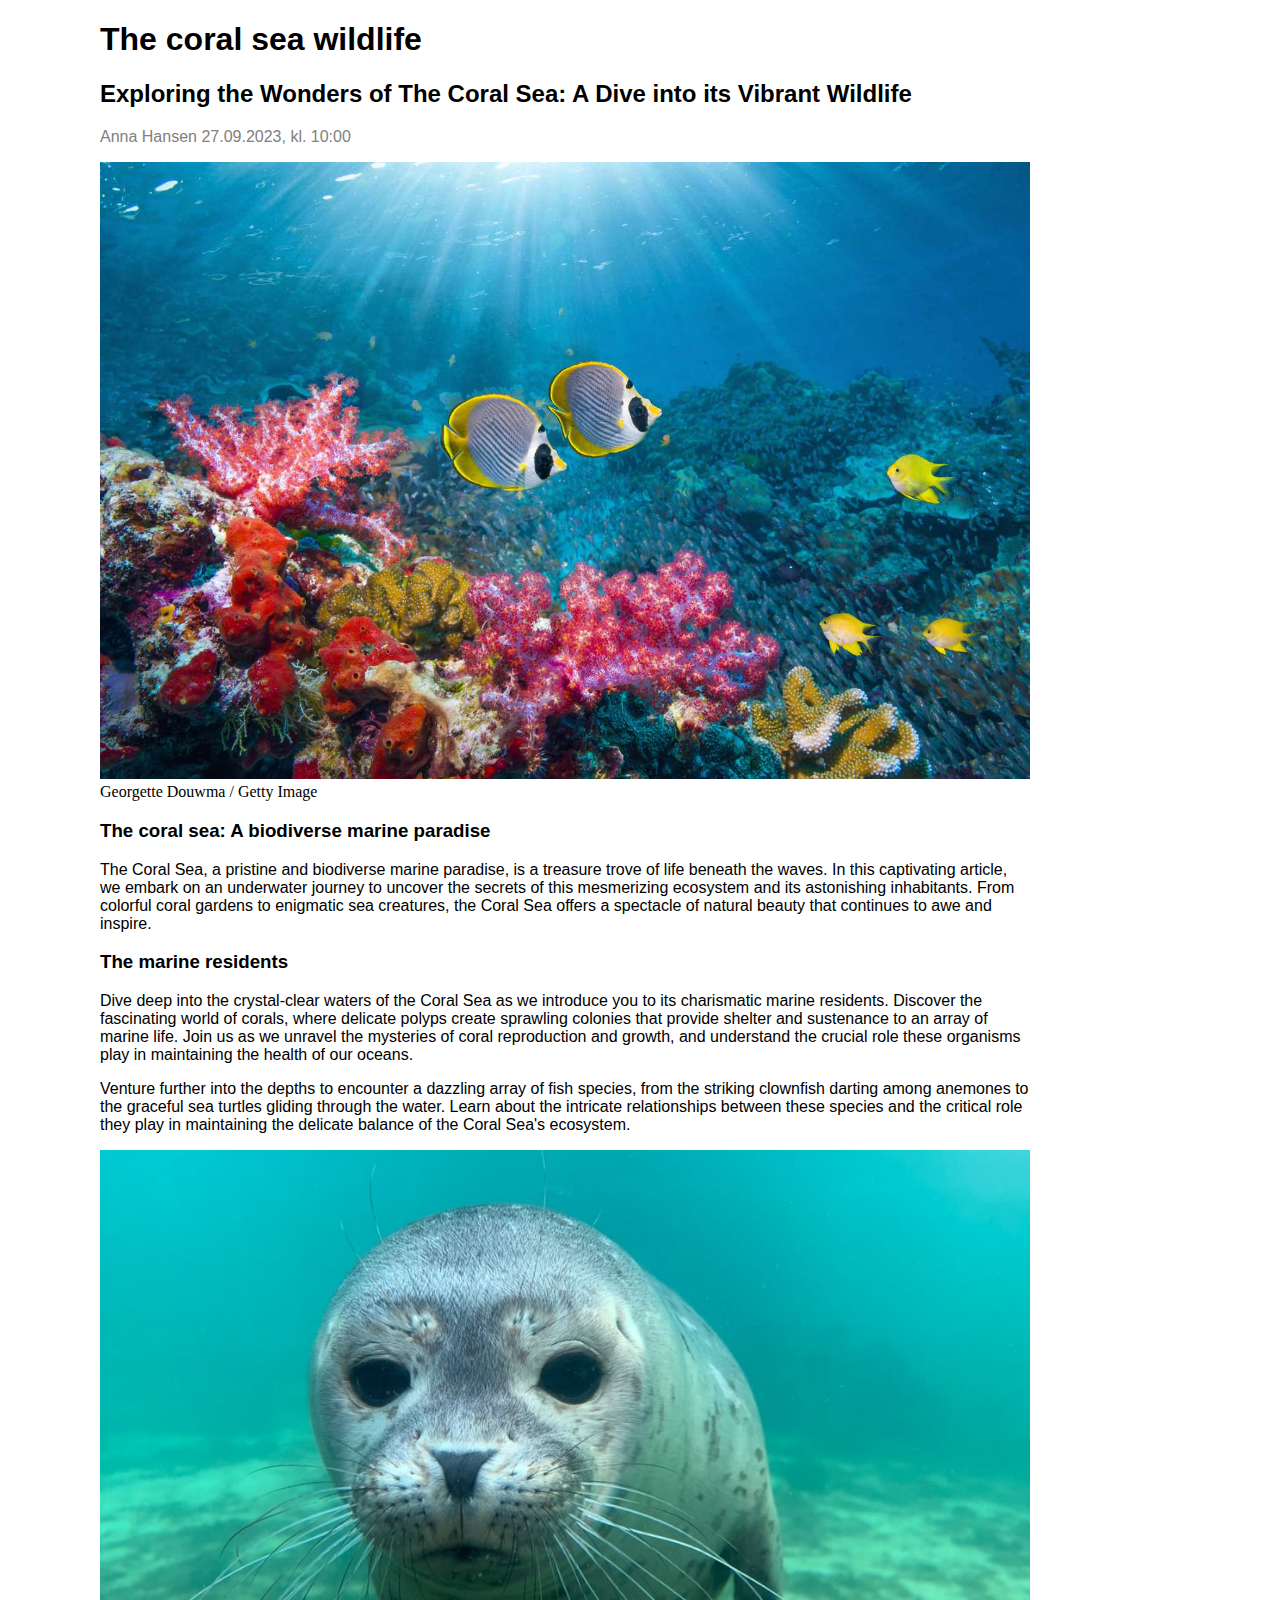
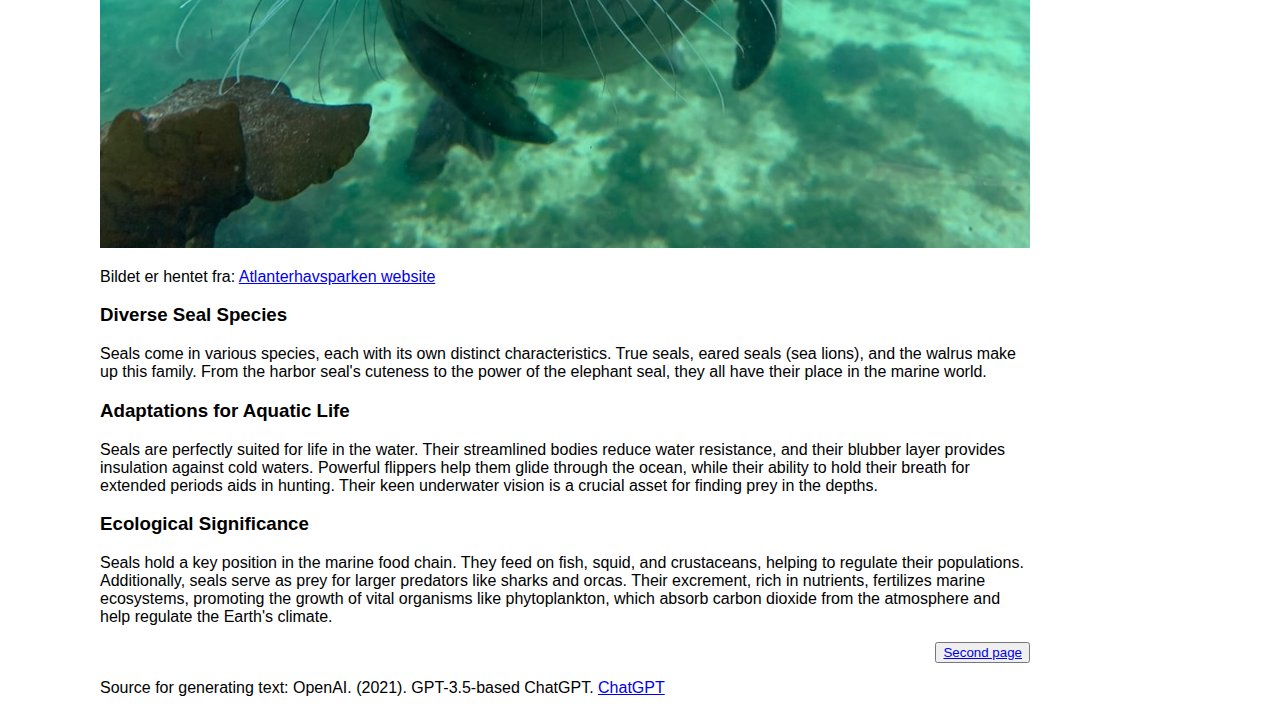
==== 2ndOblig/index.html @ d260df08 "endringg" ====
<!DOCTYPE html>
<html>
<head>
<title>2nd Oblig</title>
<meta lang="en">
<meta charset="UTF-8">
<meta name="viewport" content="width=device-width, initial-scale=1.0">
<link rel="stylesheet" href="style/css/stylesheet.css">
</head>

<body>
<div class="topp">
   <h1>The coral sea wildlife</h1>
   <h2>Exploring the Wonders of The Coral Sea: A Dive into its Vibrant Wildlife</h2>
   <p id="byline">Anna Hansen 27.09.2023, kl. 10:00</p>

   <img src="style/images/coral.jpg" alt="Picture of corals">
   <caption>Georgette Douwma / Getty Image</caption> 
</div>


<div class="artikkeltekst">
    <h3>The coral sea: A biodiverse marine paradise</h3>
    <p>The Coral Sea, a pristine and biodiverse marine paradise, is a treasure trove of life beneath the waves. 
        In this captivating article, we embark on an underwater journey to uncover the secrets of this mesmerizing 
        ecosystem and its astonishing inhabitants. From colorful coral gardens to enigmatic sea creatures, the Coral 
        Sea offers a spectacle of natural beauty that continues to awe and inspire.
    </p>
    <h3>The marine residents</h3>
    <p>Dive deep into the crystal-clear waters of the Coral Sea as we introduce you to its charismatic marine residents. 
        Discover the fascinating world of corals, where delicate polyps create sprawling colonies that provide shelter and 
        sustenance to an array of marine life. Join us as we unravel the mysteries of coral reproduction and growth, and 
        understand the crucial role these organisms play in maintaining the health of our oceans.</p>
    <p> Venture further into the depths to encounter a dazzling array of fish species, from the striking clownfish darting 
        among anemones to the graceful sea turtles gliding through the water. Learn about the intricate relationships between 
        these species and the critical role they play in maintaining the delicate balance of the Coral Sea's ecosystem.</p>
        
        <img src="style/images/sel.jpeg" alt="Picture of an seal">
        <p>Bildet er hentet fra: <a href="https://www.atlanterhavsparken.no/opplevelser/selbukta" target="_blank">Atlanterhavsparken website</a></p>
</div>

<div class="artikkeltekst">

    <h3>Diverse Seal Species</h3>
    <p>Seals come in various species, each with its own distinct 
        characteristics. True seals, eared seals (sea lions), 
        and the walrus make up this family. From the harbor 
        seal's cuteness to the power of the elephant seal, 
        they all have their place in the marine world.</p>
    <h3>Adaptations for Aquatic Life</h3>
    <p>Seals are perfectly suited for life in the water. 
        Their streamlined bodies reduce water resistance, 
        and their blubber layer provides insulation against cold waters. 
        Powerful flippers help them glide through the ocean, while their 
        ability to hold their breath for extended periods aids in hunting.
         Their keen underwater vision is a crucial asset for finding prey
          in the depths.</p>
    <h3>Ecological Significance</h3>
    <p>Seals hold a key position in the marine food chain. 
        They feed on fish, squid, and crustaceans, helping 
        to regulate their populations. Additionally, seals 
        serve as prey for larger predators like sharks and orcas. 
        Their excrement, rich in nutrients, fertilizes marine ecosystems, 
        promoting the growth of vital organisms like phytoplankton, which 
        absorb carbon dioxide from the atmosphere and help regulate the 
        Earth's climate.</p>

</div>
<div class="knapp">
<button><a href="subfolder/secondpage.html" target="_blank">Second page</a></button>
</div>

<footer>
    <p>Source for generating text: OpenAI. (2021). GPT-3.5-based ChatGPT. <a href="https://openai.com" target="_blank">ChatGPT</a></p>
    </footer>
</body>
</html>
---- 2ndOblig/style/css/stylesheet.css ----
body {
    text-align:left;
    margin: 0px 250px 0px 100px;
}

img {
    height:100%;
    width:100%;
}

.knapp {
    text-align: right;
}

.artikkeltekst {
    font-family: sans-serif;
}

#byline {
    color: grey;
}

h1, h2, h3, h4 {
    font-family: sans-serif;
}

p {
    font-family: sans-serif;
}

caption {
    font-family: sans-serif;
    color: grey;
}
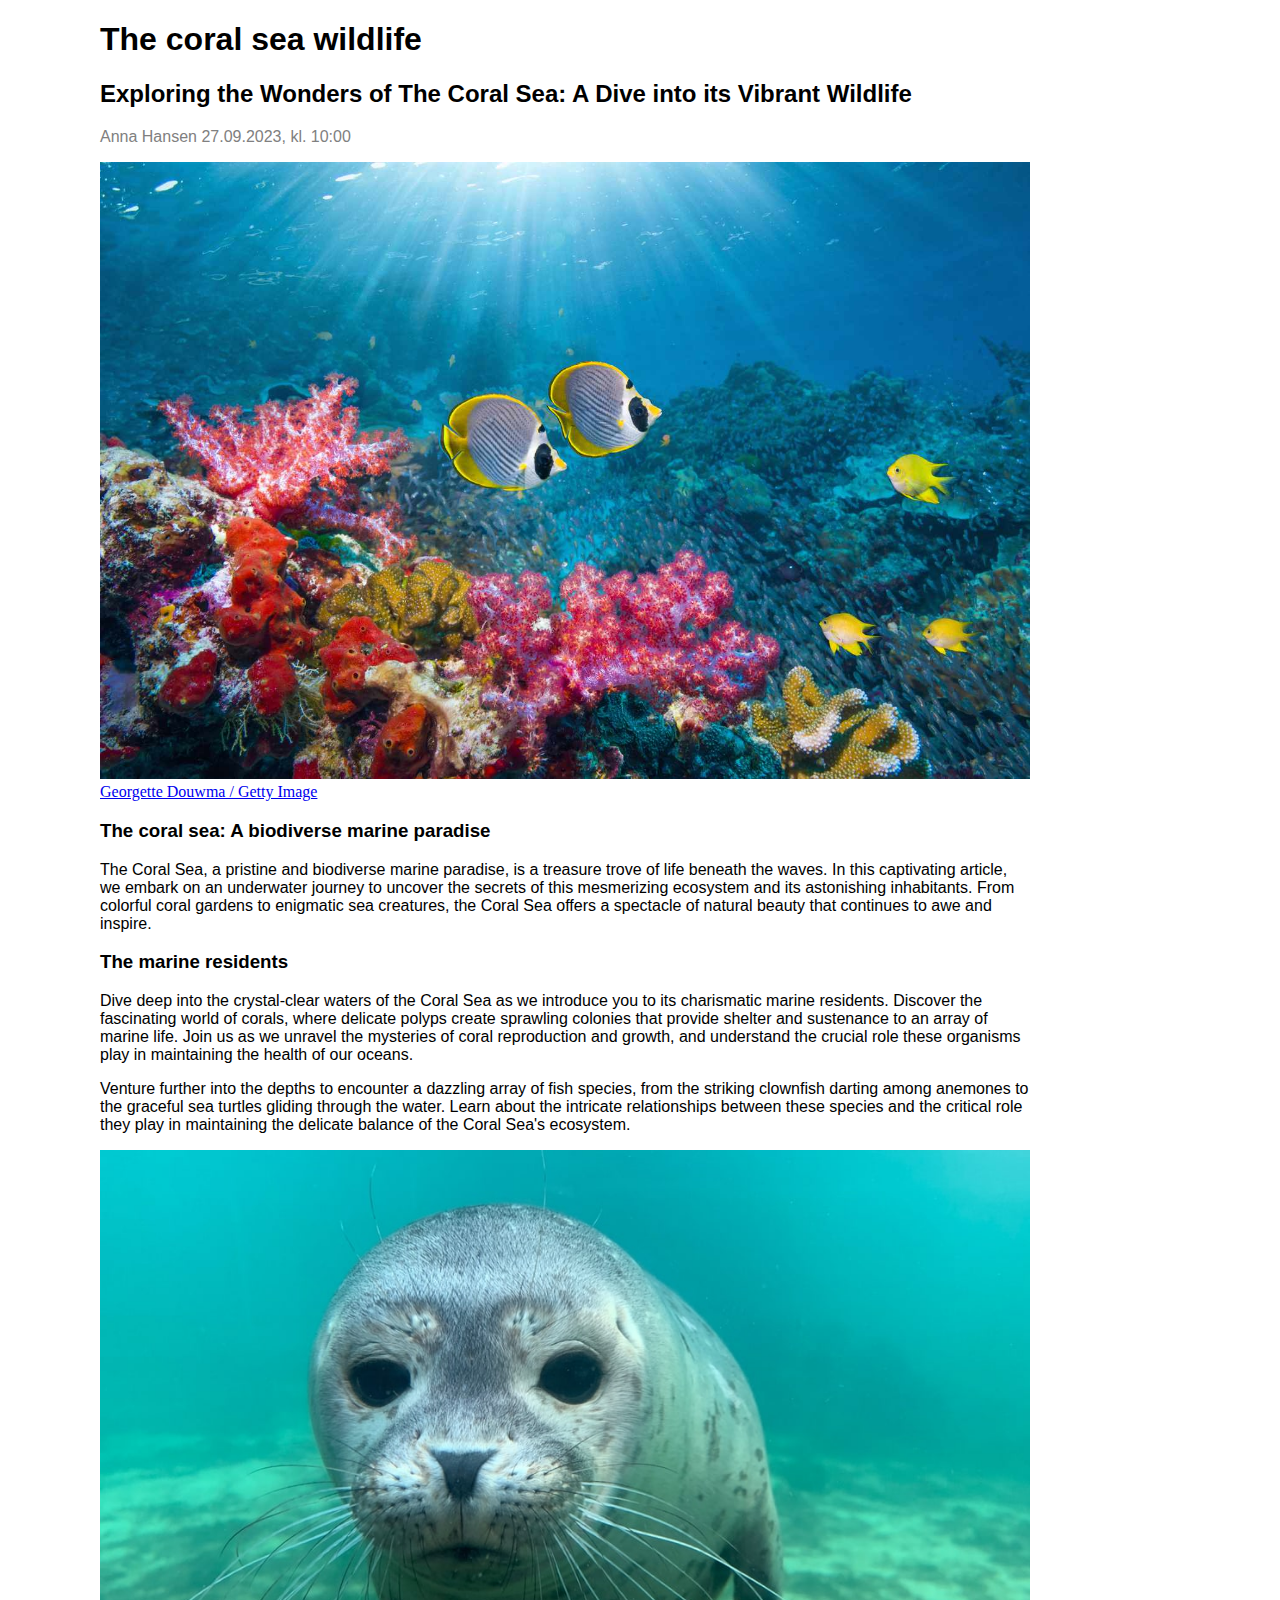
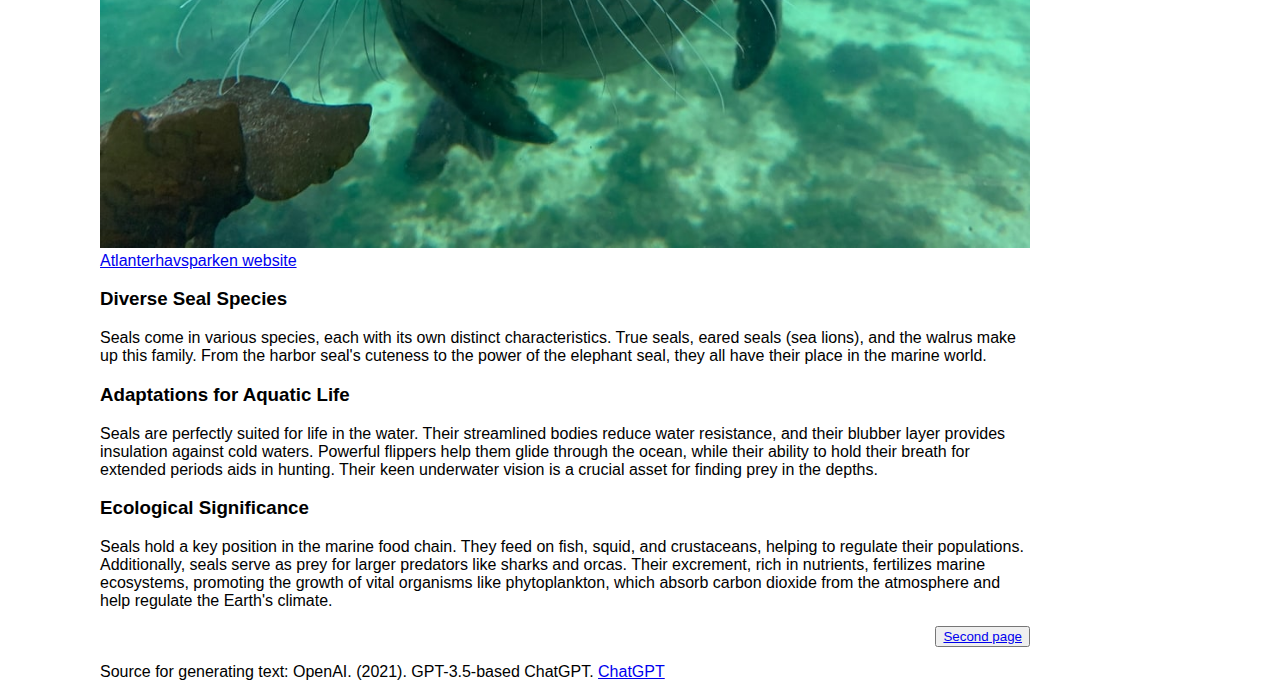
==== commit 0a765190: "caption" ====
--- a/2ndOblig/index.html
+++ b/2ndOblig/index.html
@@ -15,7 +15,7 @@
    <p id="byline">Anna Hansen 27.09.2023, kl. 10:00</p>
 
    <img src="style/images/coral.jpg" alt="Picture of corals">
-   <caption>Georgette Douwma / Getty Image</caption> 
+   <caption><a href="https://www.tripsavvy.com/how-to-protect-coral-reef-when-you-travel-4844217">Georgette Douwma / Getty Image</a></caption> 
 </div>
 
 
@@ -36,7 +36,7 @@
         these species and the critical role they play in maintaining the delicate balance of the Coral Sea's ecosystem.</p>
         
         <img src="style/images/sel.jpeg" alt="Picture of an seal">
-        <p>Bildet er hentet fra: <a href="https://www.atlanterhavsparken.no/opplevelser/selbukta" target="_blank">Atlanterhavsparken website</a></p>
+        <caption><a href="https://www.atlanterhavsparken.no/opplevelser/selbukta" target="_blank">Atlanterhavsparken website</a></caption>
 </div>
 
 <div class="artikkeltekst">
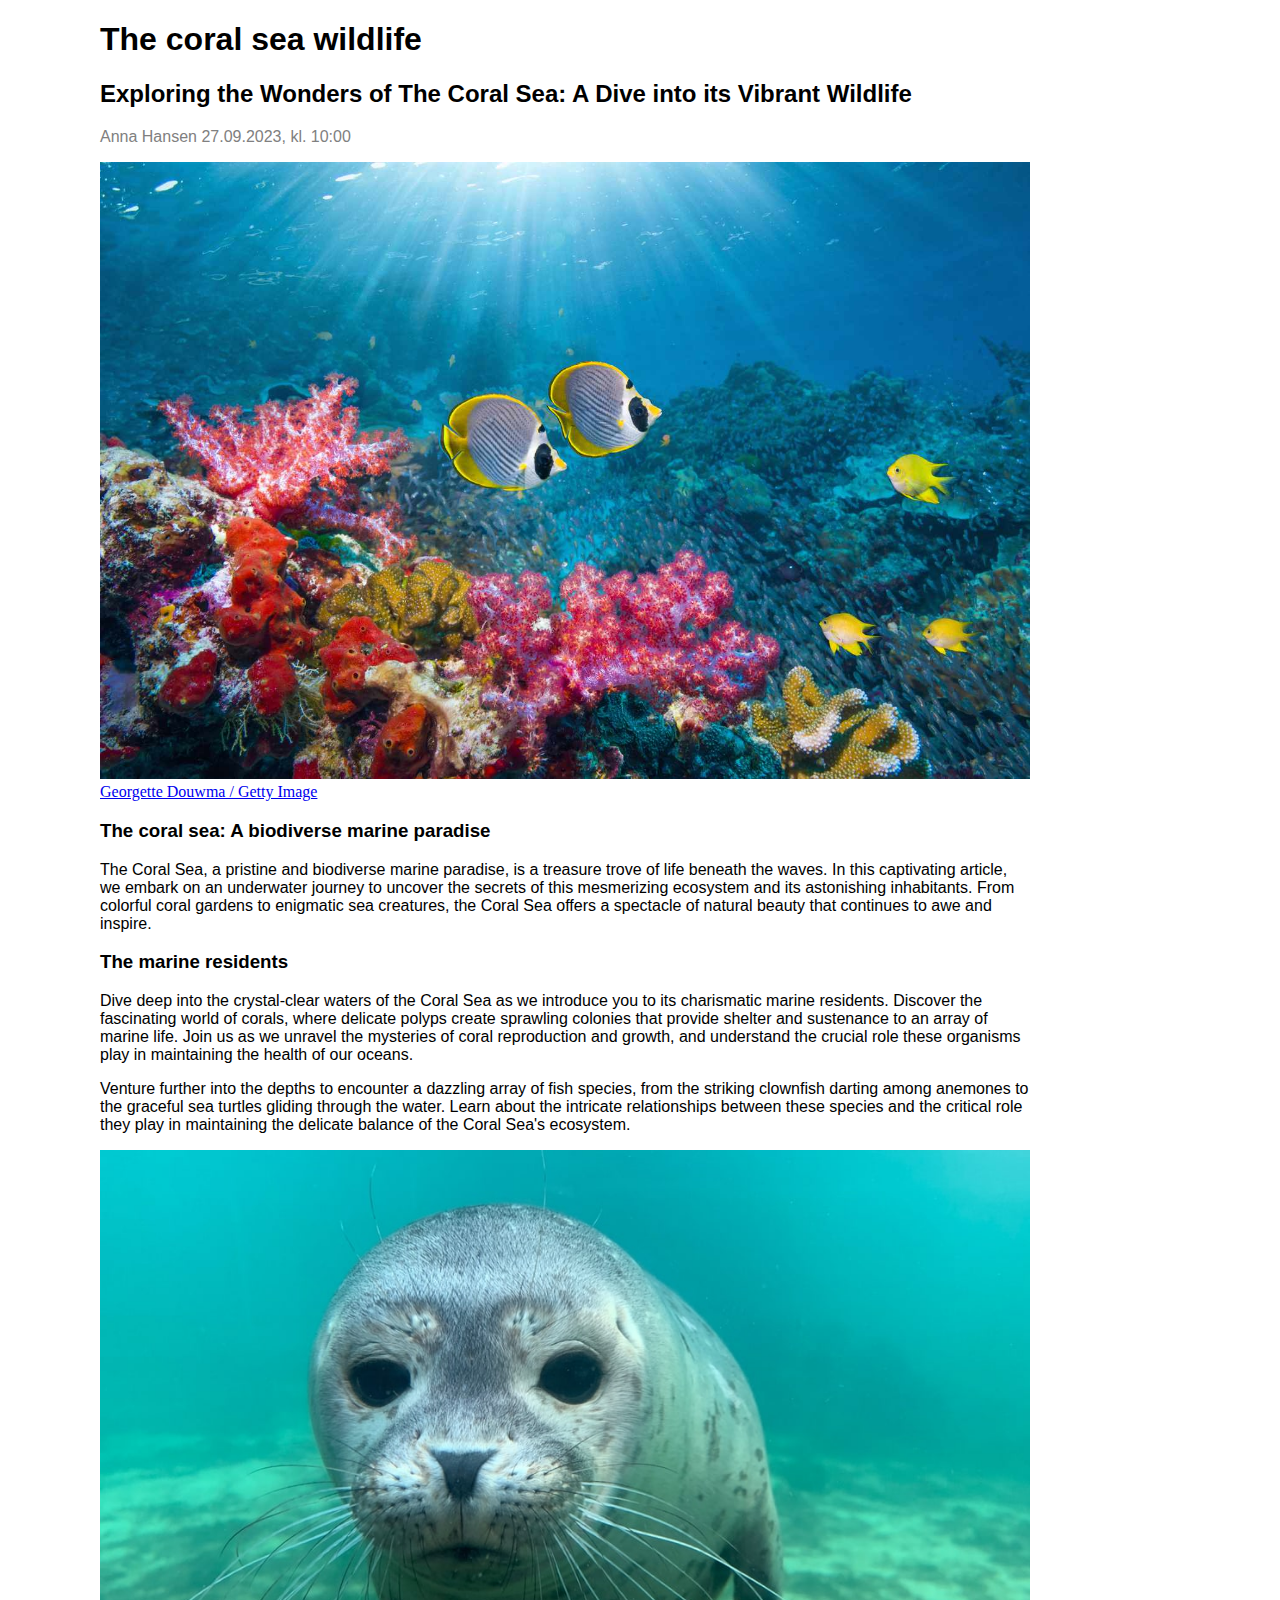
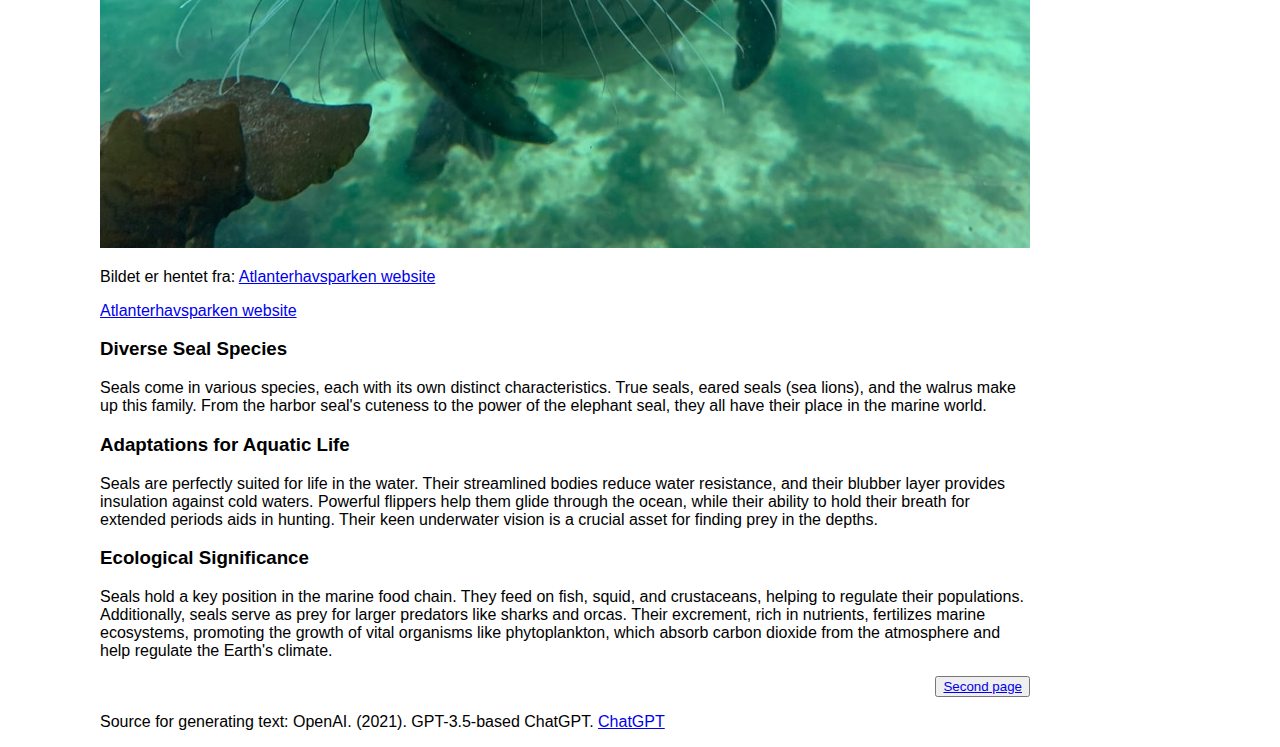
==== commit 2d04b9df: "Merge branch 'main' into hei" ====
--- a/2ndOblig/index.html
+++ b/2ndOblig/index.html
@@ -36,7 +36,11 @@
         these species and the critical role they play in maintaining the delicate balance of the Coral Sea's ecosystem.</p>
         
         <img src="style/images/sel.jpeg" alt="Picture of an seal">
+
+        <p>Bildet er hentet fra: <a href="https://www.atlanterhavsparken.no/opplevelser/selbukta" target="_blank">Atlanterhavsparken website</a></p>
+
         <caption><a href="https://www.atlanterhavsparken.no/opplevelser/selbukta" target="_blank">Atlanterhavsparken website</a></caption>
+
 </div>
 
 <div class="artikkeltekst">
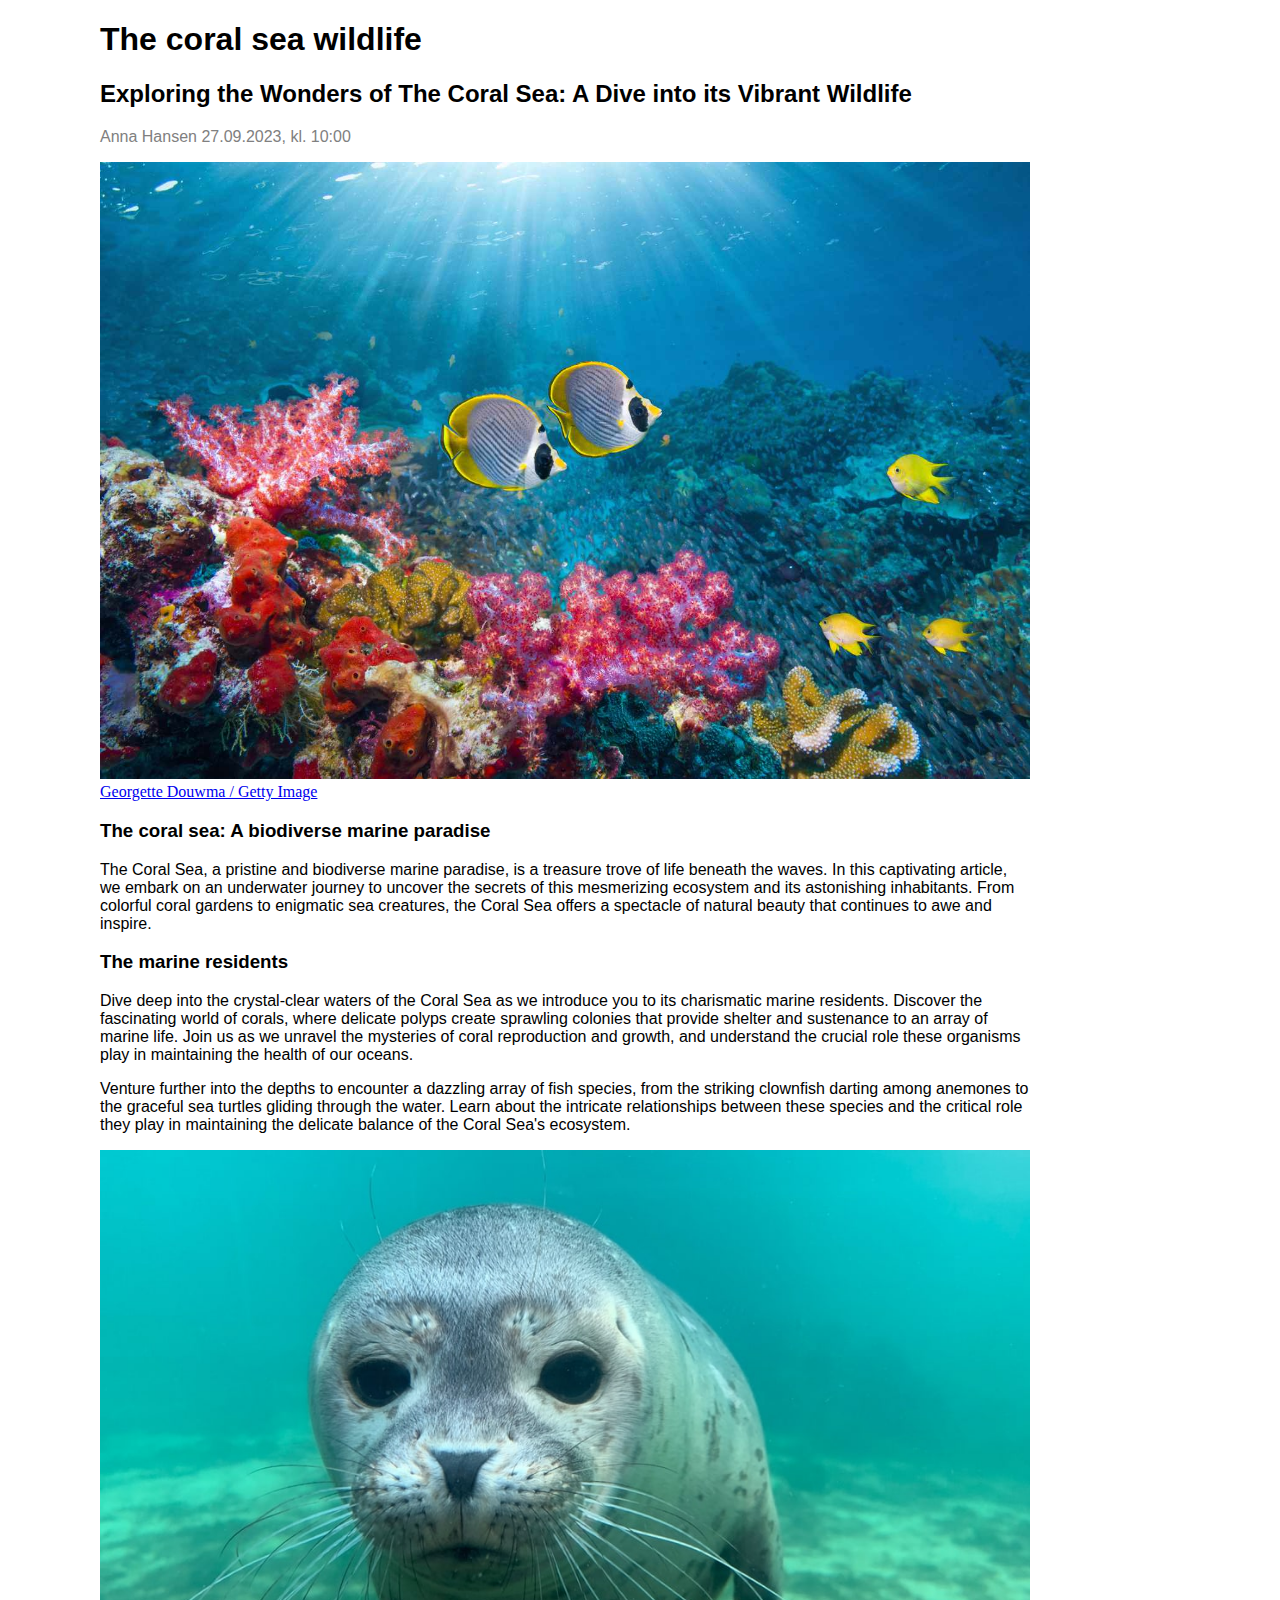
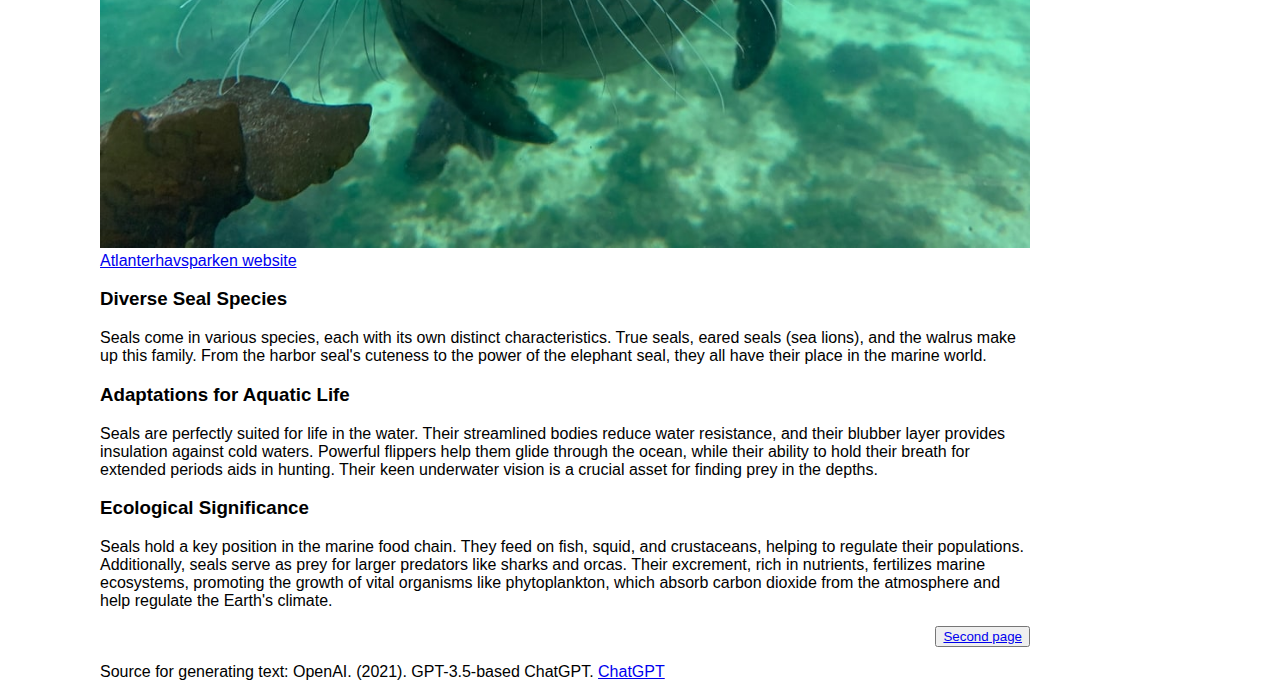
==== commit 0f88b9f4: "fjerna noe" ====
--- a/2ndOblig/index.html
+++ b/2ndOblig/index.html
@@ -36,8 +36,6 @@
         these species and the critical role they play in maintaining the delicate balance of the Coral Sea's ecosystem.</p>
         
         <img src="style/images/sel.jpeg" alt="Picture of an seal">
-
-        <p>Bildet er hentet fra: <a href="https://www.atlanterhavsparken.no/opplevelser/selbukta" target="_blank">Atlanterhavsparken website</a></p>
 
         <caption><a href="https://www.atlanterhavsparken.no/opplevelser/selbukta" target="_blank">Atlanterhavsparken website</a></caption>
 
--- a/2ndOblig/style/css/stylesheet.css
+++ b/2ndOblig/style/css/stylesheet.css
@@ -1,6 +1,10 @@
 body {
     text-align:left;
     margin: 0px 250px 0px 100px;
+}
+
+topp {
+    font-family: sans-serif;
 }
 
 img {
@@ -31,4 +35,8 @@
 caption {
     font-family: sans-serif;
     color: grey;
+}
+
+li {
+    font-family: sans-serif;
 }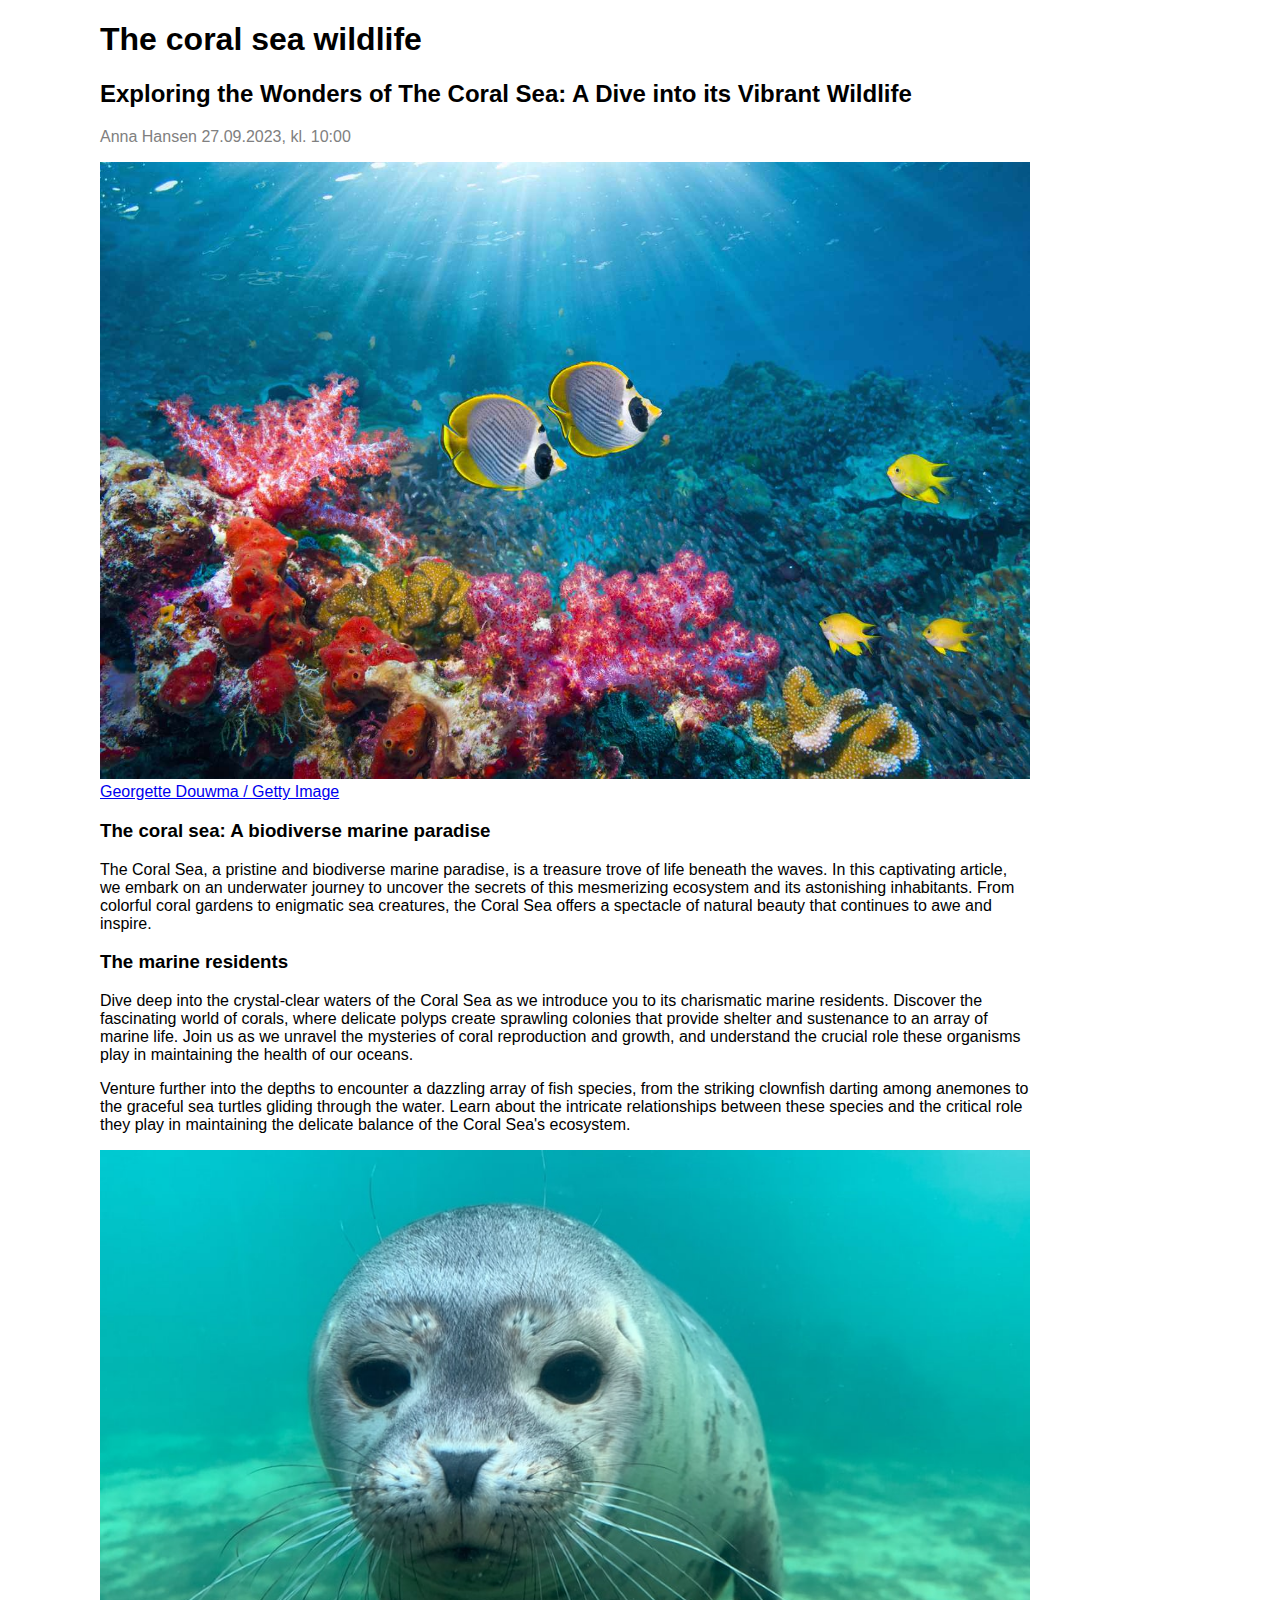
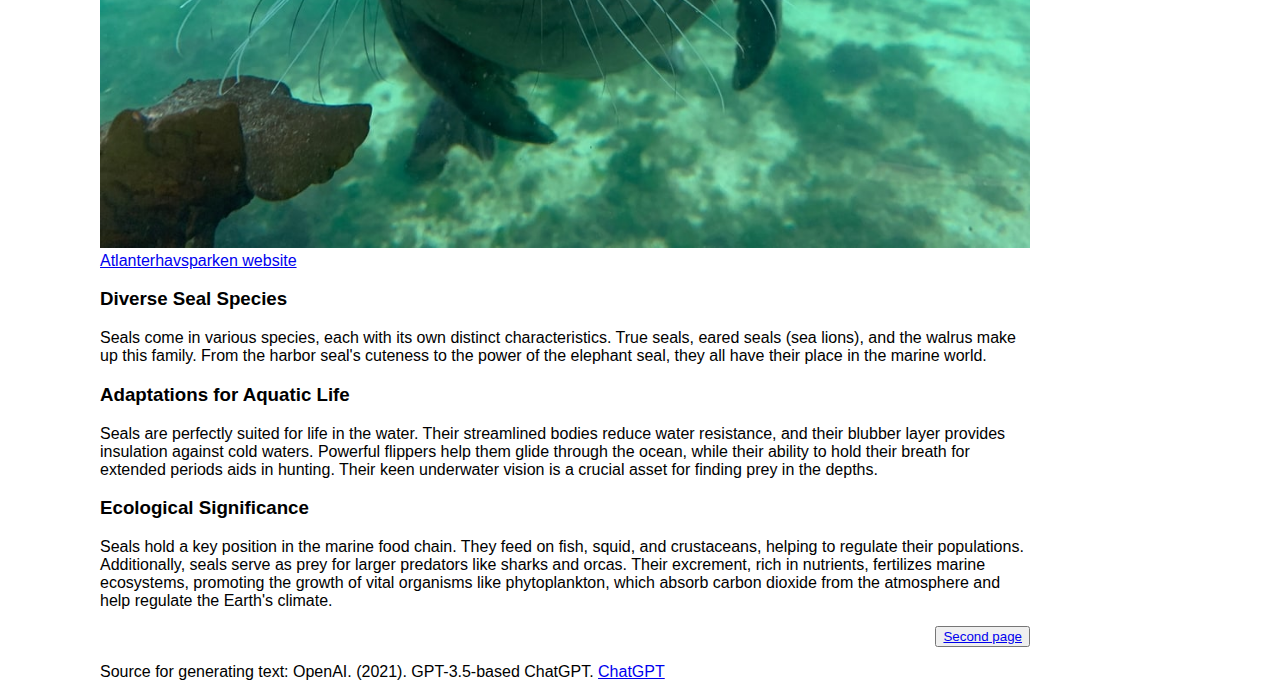
==== commit 86aae891: "endringgf" ====
--- a/2ndOblig/index.html
+++ b/2ndOblig/index.html
@@ -15,7 +15,7 @@
    <p id="byline">Anna Hansen 27.09.2023, kl. 10:00</p>
 
    <img src="style/images/coral.jpg" alt="Picture of corals">
-   <caption><a href="https://www.tripsavvy.com/how-to-protect-coral-reef-when-you-travel-4844217">Georgette Douwma / Getty Image</a></caption> 
+   <caption><a href="https://www.tripsavvy.com/how-to-protect-coral-reef-when-you-travel-4844217" target="_blank">Georgette Douwma / Getty Image</a></caption> 
 </div>
 
 
@@ -69,7 +69,7 @@
 
 </div>
 <div class="knapp">
-<button><a href="subfolder/secondpage.html" target="_blank">Second page</a></button>
+<button><a href="subfolder/secondpage.html">Second page</a></button>
 </div>
 
 <footer>
--- a/2ndOblig/style/css/stylesheet.css
+++ b/2ndOblig/style/css/stylesheet.css
@@ -3,7 +3,7 @@
     margin: 0px 250px 0px 100px;
 }
 
-topp {
+.topp {
     font-family: sans-serif;
 }
 
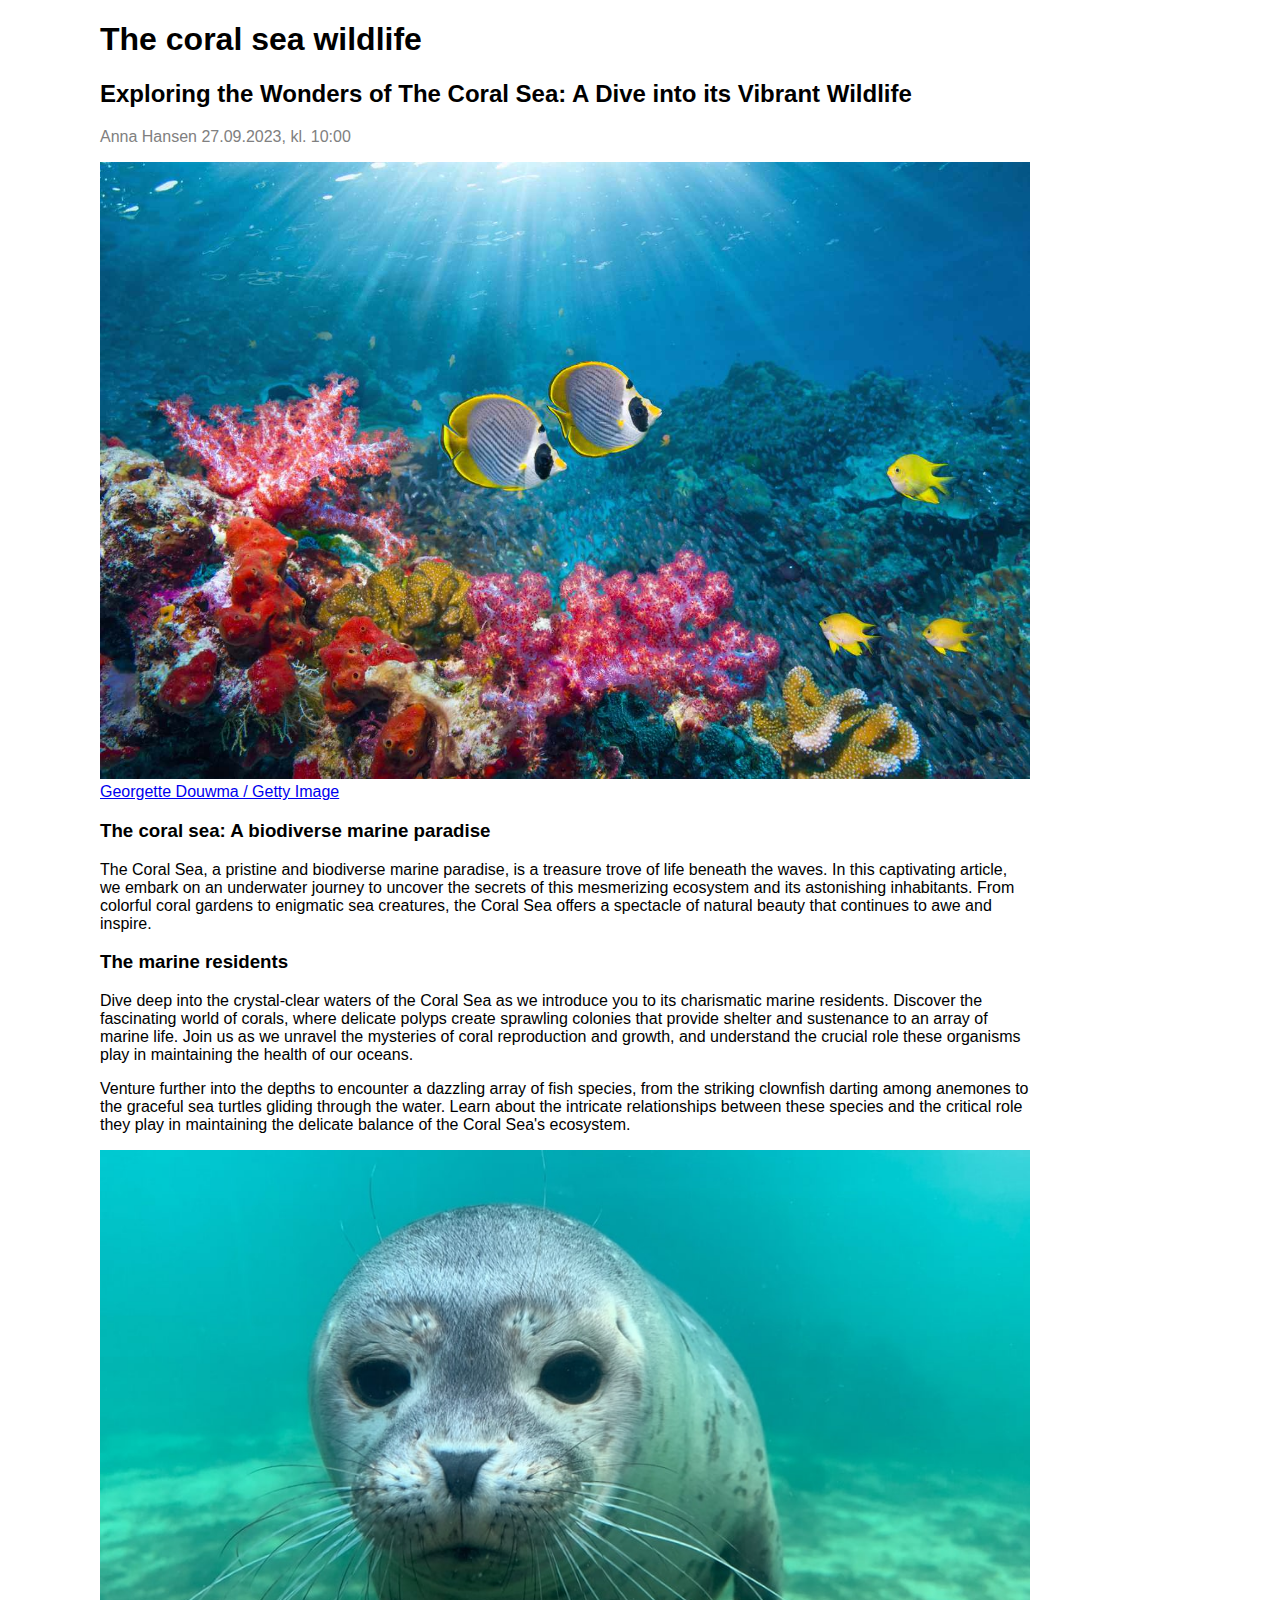
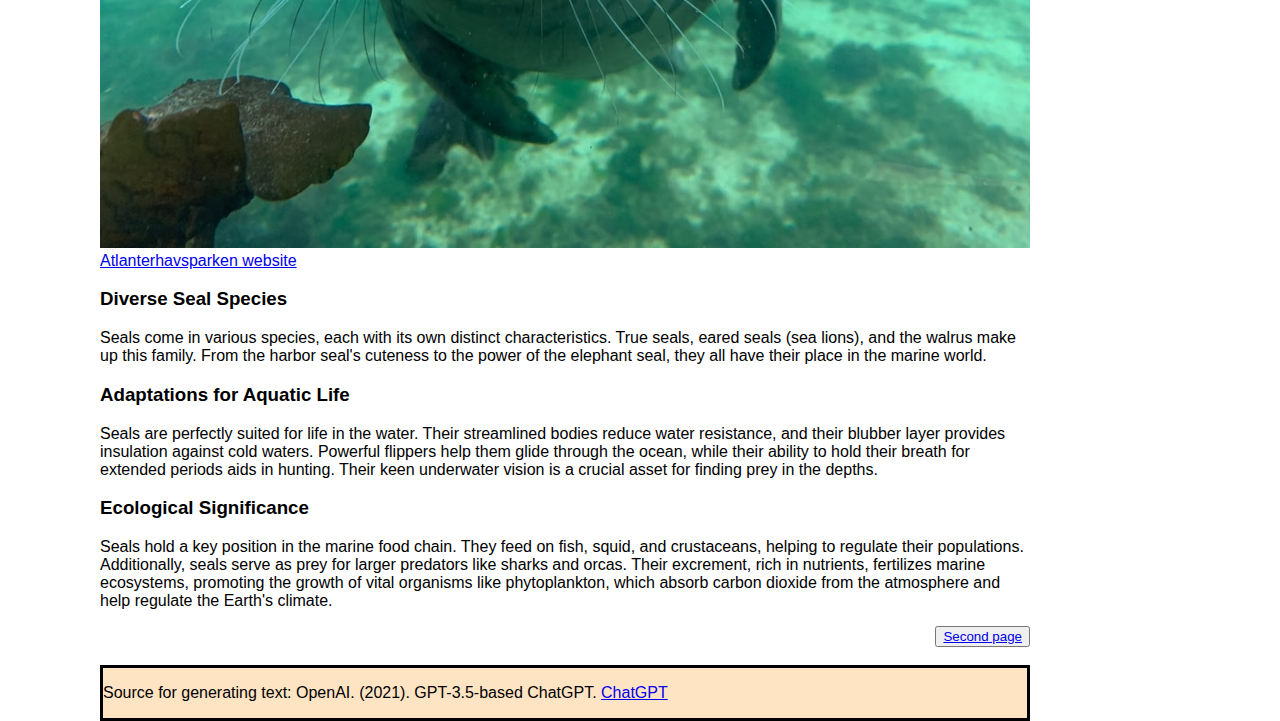
==== commit 76f0c85b: "br" ====
--- a/2ndOblig/index.html
+++ b/2ndOblig/index.html
@@ -71,7 +71,7 @@
 <div class="knapp">
 <button><a href="subfolder/secondpage.html">Second page</a></button>
 </div>
-
+<br>
 <footer>
     <p>Source for generating text: OpenAI. (2021). GPT-3.5-based ChatGPT. <a href="https://openai.com" target="_blank">ChatGPT</a></p>
     </footer>
--- a/2ndOblig/style/css/stylesheet.css
+++ b/2ndOblig/style/css/stylesheet.css
@@ -39,4 +39,9 @@
 
 li {
     font-family: sans-serif;
+}
+
+footer {
+    background-color: bisque;
+    border: solid;
 }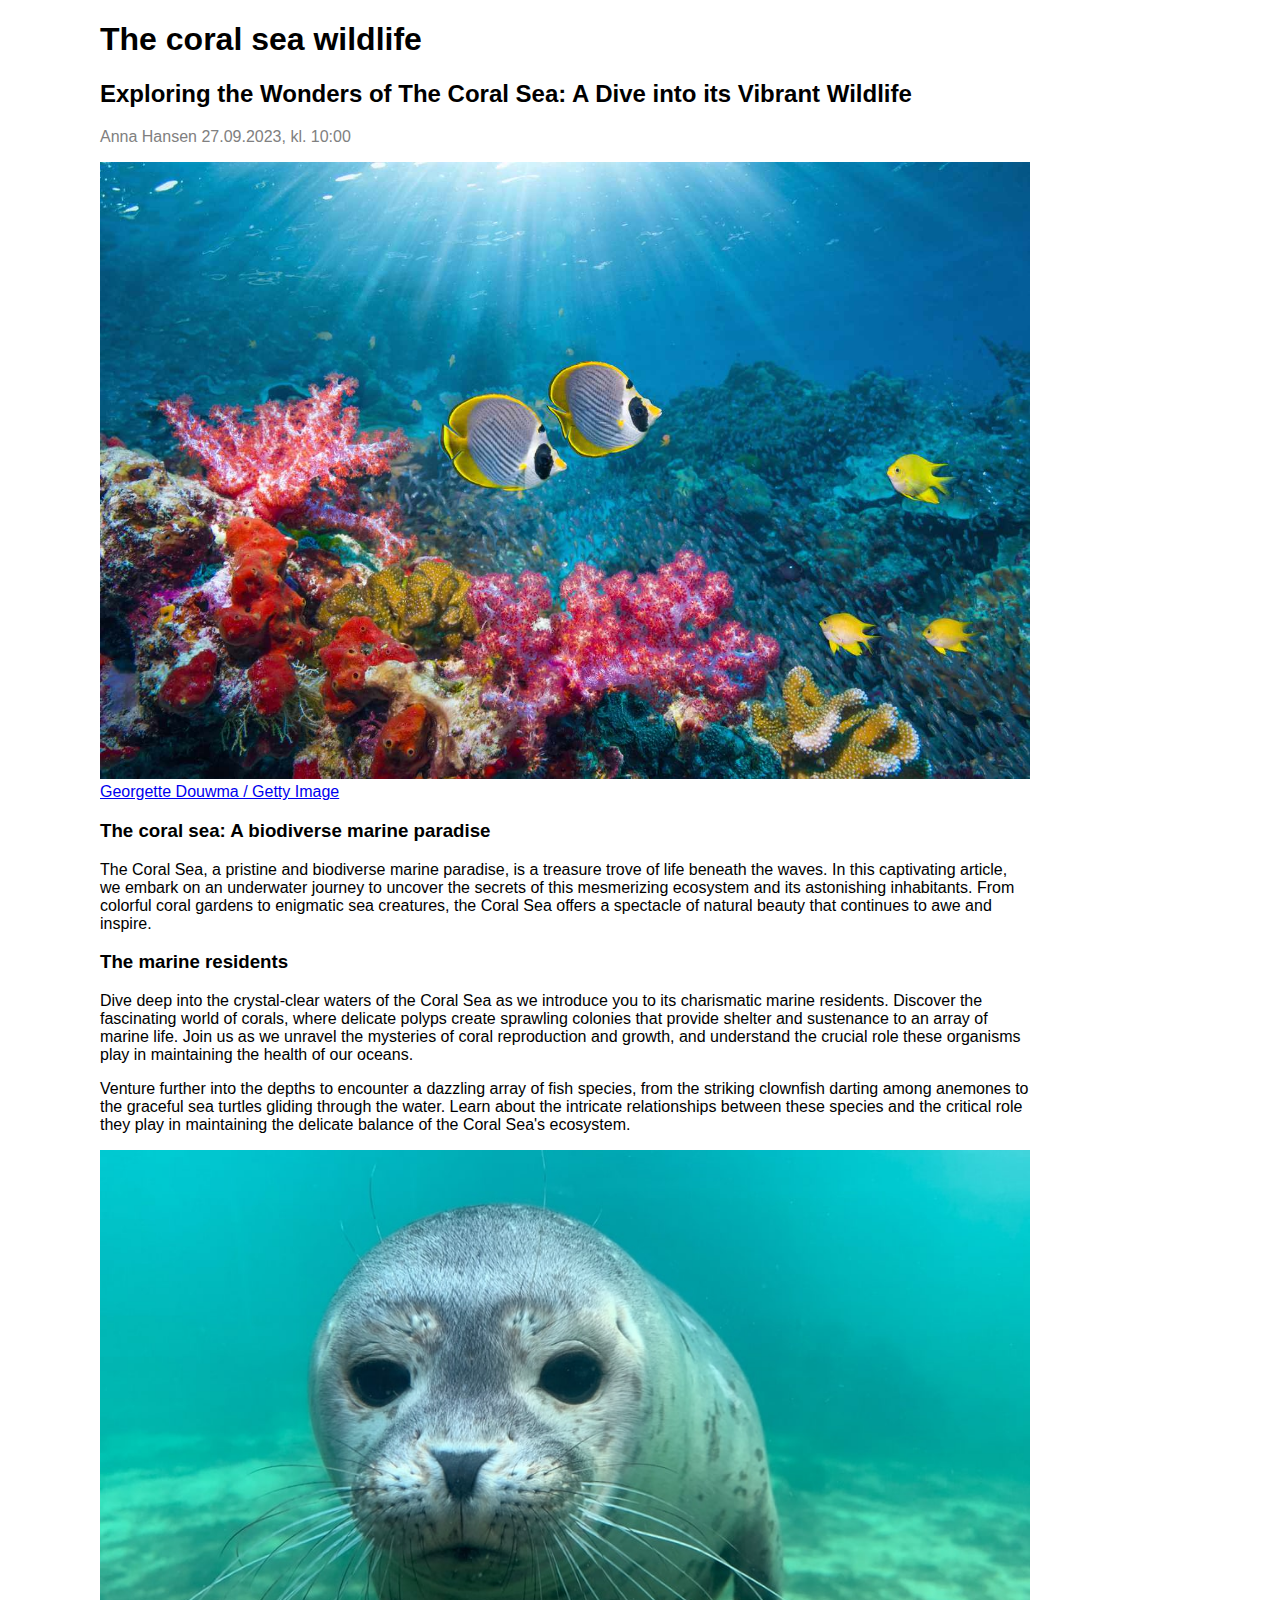
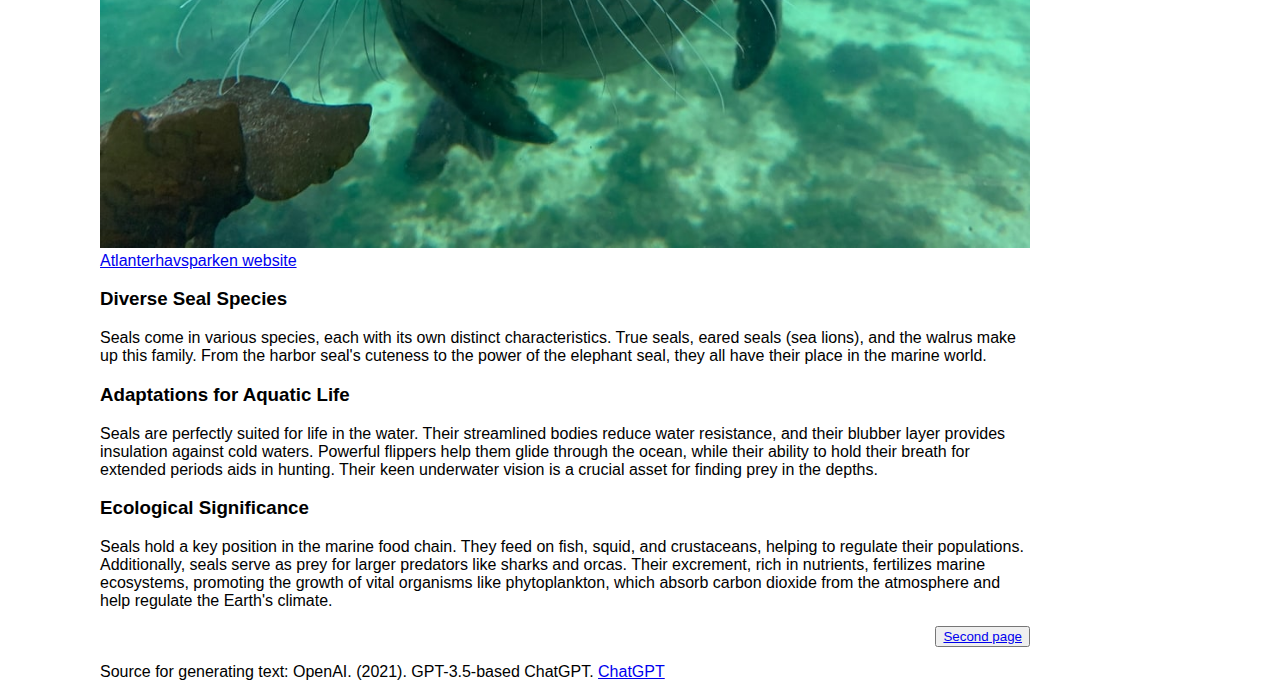
==== commit 24563030: ".." ====
--- a/2ndOblig/index.html
+++ b/2ndOblig/index.html
@@ -71,9 +71,11 @@
 <div class="knapp">
 <button><a href="subfolder/secondpage.html">Second page</a></button>
 </div>
-<br>
+
+<div class="footer1">
 <footer>
     <p>Source for generating text: OpenAI. (2021). GPT-3.5-based ChatGPT. <a href="https://openai.com" target="_blank">ChatGPT</a></p>
-    </footer>
+</footer>
+</div>
 </body>
 </html>
--- a/2ndOblig/style/css/stylesheet.css
+++ b/2ndOblig/style/css/stylesheet.css
@@ -5,15 +5,6 @@
 
 .topp {
     font-family: sans-serif;
-}
-
-img {
-    height:100%;
-    width:100%;
-}
-
-.knapp {
-    text-align: right;
 }
 
 .artikkeltekst {
@@ -32,6 +23,11 @@
     font-family: sans-serif;
 }
 
+img {
+    height:100%;
+    width:100%;
+}
+
 caption {
     font-family: sans-serif;
     color: grey;
@@ -41,7 +37,20 @@
     font-family: sans-serif;
 }
 
-footer {
-    background-color: bisque;
+.knapp {
+    text-align: right;
+}
+
+footer1 {
+    background-color: rgba(188, 228, 228, 0.216);
     border: solid;
-}+    margin: 0 200px 0 100px;
+    vertical-align: left;
+}
+
+.secondpage {
+    margin: 0 200px 0 100px;
+    background-color: rgba(188, 228, 228, 0.216);
+    border: solid;
+    vertical-align: left;
+}
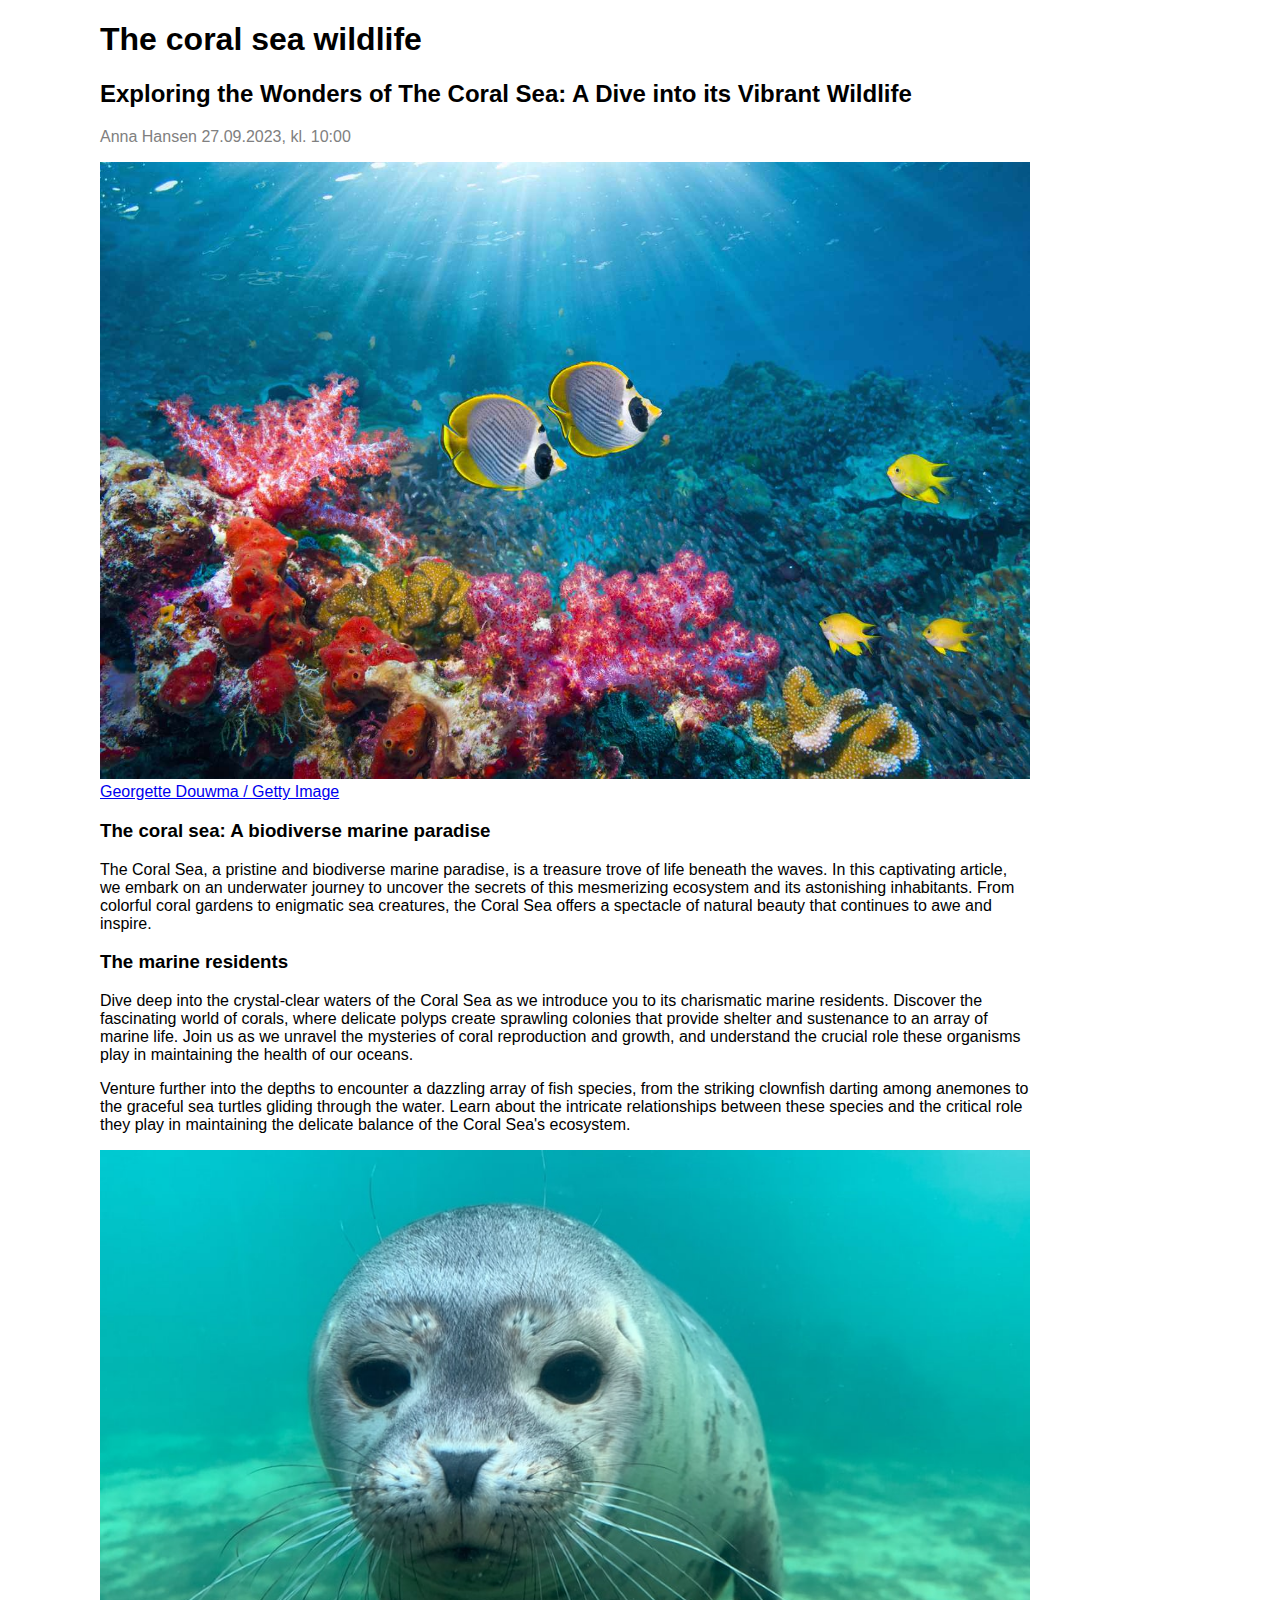
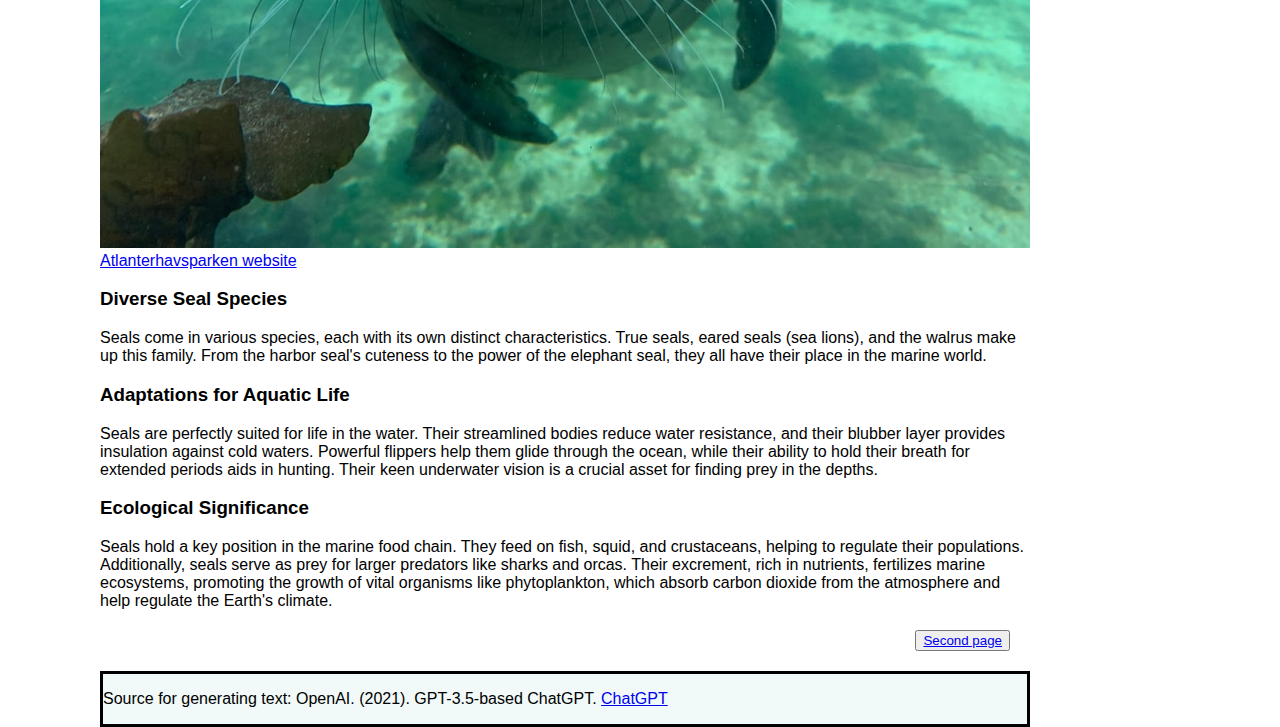
==== commit 48635acf: "tekst" ====
--- a/2ndOblig/index.html
+++ b/2ndOblig/index.html
@@ -44,28 +44,19 @@
 <div class="artikkeltekst">
 
     <h3>Diverse Seal Species</h3>
-    <p>Seals come in various species, each with its own distinct 
-        characteristics. True seals, eared seals (sea lions), 
-        and the walrus make up this family. From the harbor 
-        seal's cuteness to the power of the elephant seal, 
+    <p>Seals come in various species, each with its own distinct characteristics. True seals, eared seals (sea lions), 
+        and the walrus make up this family. From the harbor seal's cuteness to the power of the elephant seal, 
         they all have their place in the marine world.</p>
     <h3>Adaptations for Aquatic Life</h3>
-    <p>Seals are perfectly suited for life in the water. 
-        Their streamlined bodies reduce water resistance, 
-        and their blubber layer provides insulation against cold waters. 
-        Powerful flippers help them glide through the ocean, while their 
-        ability to hold their breath for extended periods aids in hunting.
-         Their keen underwater vision is a crucial asset for finding prey
-          in the depths.</p>
+    <p>Seals are perfectly suited for life in the water. Their streamlined bodies reduce water resistance, and their blubber 
+        layer provides insulation against cold waters. Powerful flippers help them glide through the ocean, while their 
+        ability to hold their breath for extended periods aids in hunting. Their keen underwater vision is a crucial asset for 
+        finding prey in the depths.</p>
     <h3>Ecological Significance</h3>
-    <p>Seals hold a key position in the marine food chain. 
-        They feed on fish, squid, and crustaceans, helping 
-        to regulate their populations. Additionally, seals 
-        serve as prey for larger predators like sharks and orcas. 
-        Their excrement, rich in nutrients, fertilizes marine ecosystems, 
-        promoting the growth of vital organisms like phytoplankton, which 
-        absorb carbon dioxide from the atmosphere and help regulate the 
-        Earth's climate.</p>
+    <p>Seals hold a key position in the marine food chain. They feed on fish, squid, and crustaceans, helping to regulate their 
+        populations. Additionally, seals serve as prey for larger predators like sharks and orcas. Their excrement, rich in 
+        nutrients, fertilizes marine ecosystems, promoting the growth of vital organisms like phytoplankton, which absorb carbon
+        dioxide from the atmosphere and help regulate the Earth's climate.</p>
 
 </div>
 <div class="knapp">
--- a/2ndOblig/style/css/stylesheet.css
+++ b/2ndOblig/style/css/stylesheet.css
@@ -39,18 +39,16 @@
 
 .knapp {
     text-align: right;
+    margin: 20px 20px 20px 20px;
 }
 
-footer1 {
+.footer1 {
     background-color: rgba(188, 228, 228, 0.216);
     border: solid;
-    margin: 0 200px 0 100px;
     vertical-align: left;
 }
 
 .secondpage {
     margin: 0 200px 0 100px;
-    background-color: rgba(188, 228, 228, 0.216);
-    border: solid;
-    vertical-align: left;
+   
 }
